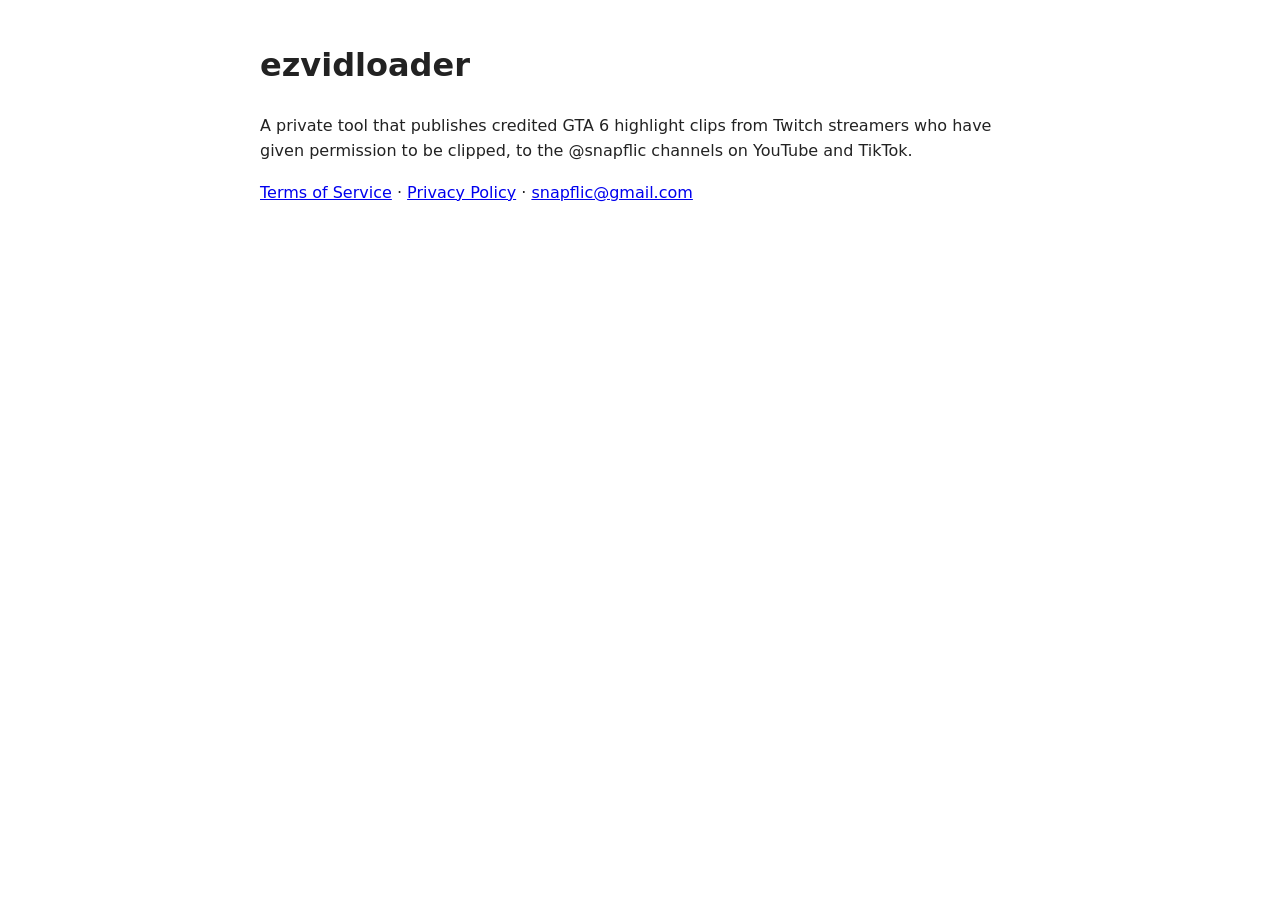
==== index.html @ 114a5c93 "ezvidloader terms and privacy pages Co-Authored-By: Claude Opus 5.5 <noreply@anthropic.com>" ====
<!DOCTYPE html>
<html lang="en">
<head>
<meta charset="utf-8">
<meta name="viewport" content="width=device-width, initial-scale=1">
<title>ezvidloader</title>
<style>body{font-family:system-ui,sans-serif;max-width:760px;margin:40px auto;padding:0 20px;line-height:1.6;color:#222}</style>
</head>
<body>
<h1>ezvidloader</h1>
<p>A private tool that publishes credited GTA 6 highlight clips from Twitch streamers who have given
permission to be clipped, to the @snapflic channels on YouTube and TikTok.</p>
<p><a href="terms.html">Terms of Service</a> · <a href="privacy.html">Privacy Policy</a> · <a href="mailto:snapflic@gmail.com">snapflic@gmail.com</a></p>
</body>
</html>
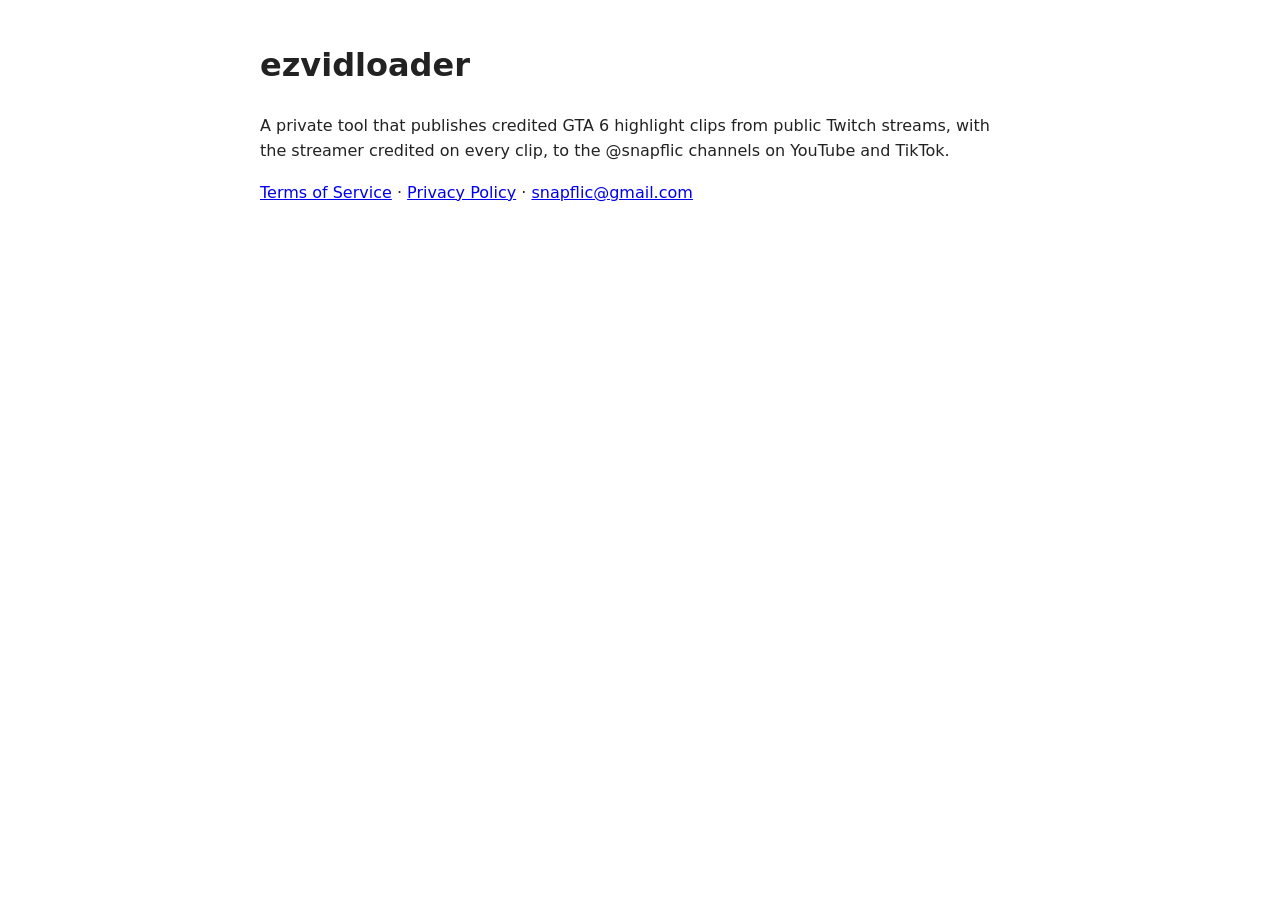
==== commit 93612a0e: "Describe credited clips from public GTA 6 streams and the opt-out process Co-Authored-By: Claude Opu" ====
--- a/index.html
+++ b/index.html
@@ -8,8 +8,8 @@
 </head>
 <body>
 <h1>ezvidloader</h1>
-<p>A private tool that publishes credited GTA 6 highlight clips from Twitch streamers who have given
-permission to be clipped, to the @snapflic channels on YouTube and TikTok.</p>
+<p>A private tool that publishes credited GTA 6 highlight clips from public Twitch streams, with
+the streamer credited on every clip, to the @snapflic channels on YouTube and TikTok.</p>
 <p><a href="terms.html">Terms of Service</a> · <a href="privacy.html">Privacy Policy</a> · <a href="mailto:snapflic@gmail.com">snapflic@gmail.com</a></p>
 </body>
 </html>
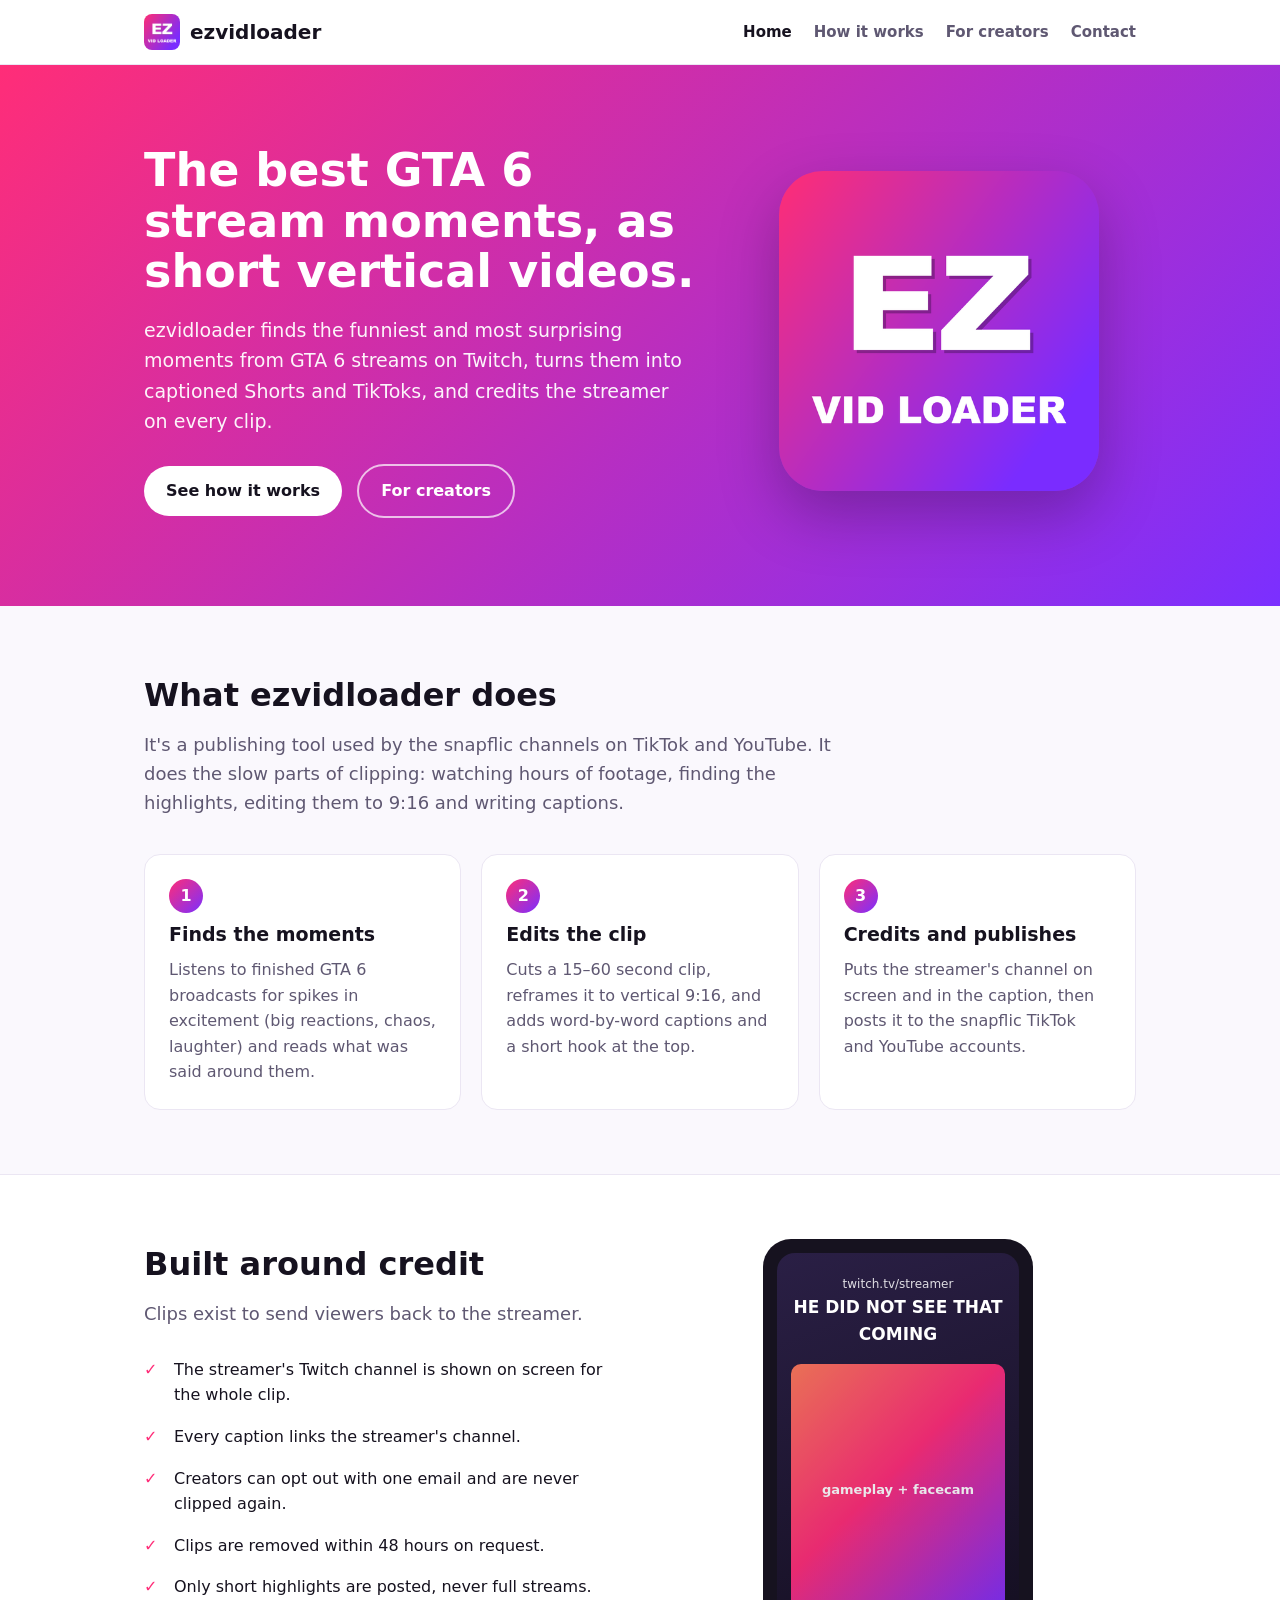
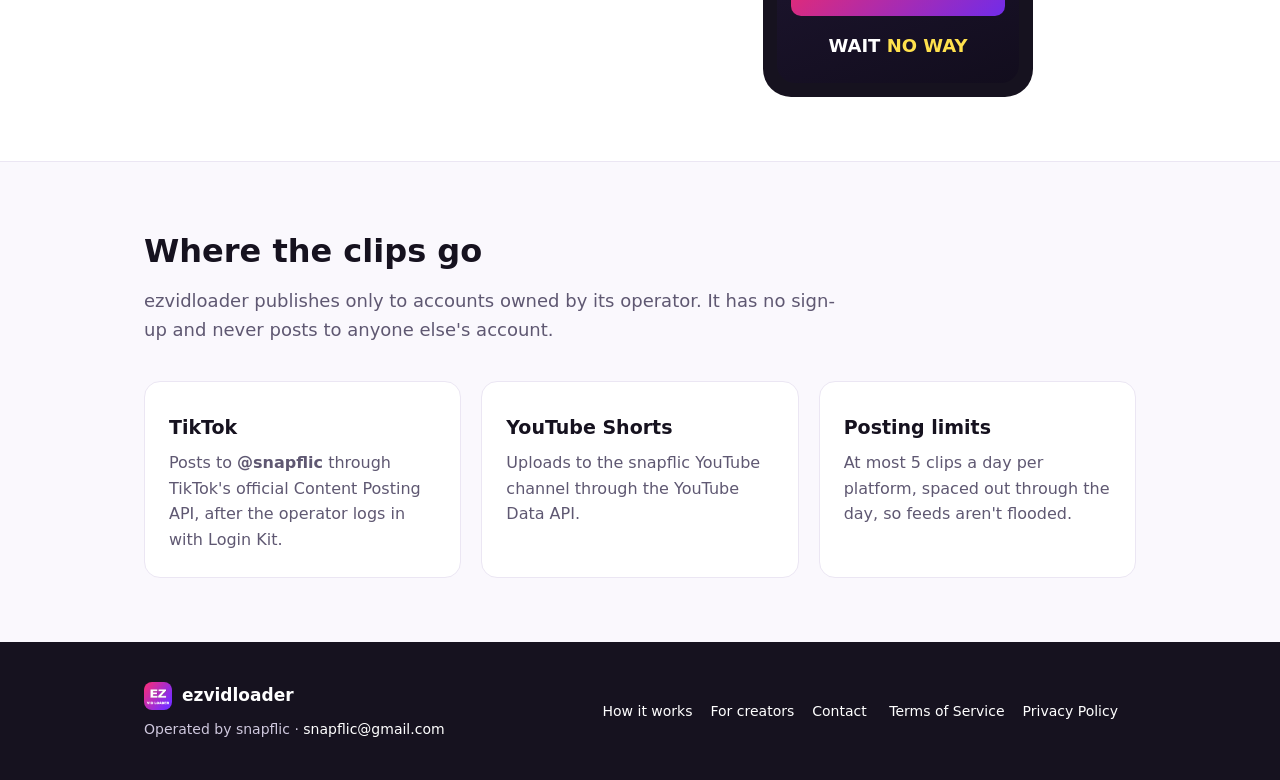
==== commit 5f5849e7: "Full website: home, how it works, creators, contact; app icon as favicon on every page Co-Authored-B" ====
--- a/index.html
+++ b/index.html
@@ -3,13 +3,82 @@
 <head>
 <meta charset="utf-8">
 <meta name="viewport" content="width=device-width, initial-scale=1">
-<title>ezvidloader</title>
-<style>body{font-family:system-ui,sans-serif;max-width:760px;margin:40px auto;padding:0 20px;line-height:1.6;color:#222}</style>
+<title>ezvidloader – GTA 6 highlights, clipped and credited</title>
+<meta name="description" content="Credited GTA 6 highlight clips from Twitch, as YouTube Shorts and TikToks.">
+<link rel="icon" href="favicon.ico" sizes="48x48">
+<link rel="icon" type="image/png" sizes="32x32" href="icon-32.png">
+<link rel="apple-touch-icon" href="icon-180.png">
+<meta property="og:image" content="https://gwallace47.github.io/ezvidloader/icon-512.png">
+<link rel="stylesheet" href="style.css">
 </head>
 <body>
-<h1>ezvidloader</h1>
-<p>A private tool that publishes credited GTA 6 highlight clips from public Twitch streams, with
-the streamer credited on every clip, to the @snapflic channels on YouTube and TikTok.</p>
-<p><a href="terms.html">Terms of Service</a> · <a href="privacy.html">Privacy Policy</a> · <a href="mailto:snapflic@gmail.com">snapflic@gmail.com</a></p>
+<header class="top"><div class="wrap">
+<a class="brand" href="index.html"><img src="icon-180.png" alt="ezvidloader icon">ezvidloader</a>
+<nav><a href="index.html" class=on>Home</a><a href="how-it-works.html">How it works</a><a href="creators.html">For creators</a><a href="contact.html">Contact</a></nav>
+</div></header>
+
+<div class="hero"><div class="wrap">
+<div>
+<h1>The best GTA 6 stream moments, as short vertical videos.</h1>
+<p>ezvidloader finds the funniest and most surprising moments from GTA 6 streams on Twitch, turns them into
+captioned Shorts and TikToks, and credits the streamer on every clip.</p>
+<a class="btn" href="how-it-works.html">See how it works</a>
+<a class="btn ghost" href="creators.html">For creators</a>
+</div>
+<img src="icon-512.png" alt="ezvidloader app icon">
+</div></div>
+
+<section><div class="wrap">
+<h2>What ezvidloader does</h2>
+<p class="lead">It's a publishing tool used by the snapflic channels on TikTok and YouTube. It does the slow parts
+of clipping: watching hours of footage, finding the highlights, editing them to 9:16 and writing captions.</p>
+<div class="grid">
+<div class="card"><span class="num">1</span><h3>Finds the moments</h3><p>Listens to finished GTA 6 broadcasts for
+spikes in excitement (big reactions, chaos, laughter) and reads what was said around them.</p></div>
+<div class="card"><span class="num">2</span><h3>Edits the clip</h3><p>Cuts a 15–60 second clip, reframes it to vertical
+9:16, and adds word-by-word captions and a short hook at the top.</p></div>
+<div class="card"><span class="num">3</span><h3>Credits and publishes</h3><p>Puts the streamer's channel on screen and in the
+caption, then posts it to the snapflic TikTok and YouTube accounts.</p></div>
+</div>
+</div></section>
+
+<section class="alt"><div class="wrap split">
+<div>
+<h2>Built around credit</h2>
+<p class="lead" style="margin-bottom:20px">Clips exist to send viewers back to the streamer.</p>
+<ul class="check">
+<li>The streamer's Twitch channel is shown on screen for the whole clip.</li>
+<li>Every caption links the streamer's channel.</li>
+<li>Creators can opt out with one email and are never clipped again.</li>
+<li>Clips are removed within 48 hours on request.</li>
+<li>Only short highlights are posted, never full streams.</li>
+</ul>
+</div>
+<div class="phone"><div class="screen">
+<div><div class="credit">twitch.tv/streamer</div><div class="hook">He did NOT see that coming</div></div>
+<div class="game">gameplay + facecam</div>
+<div class="cap">WAIT <b>NO WAY</b></div>
+</div></div>
+</div></section>
+
+<section><div class="wrap">
+<h2>Where the clips go</h2>
+<p class="lead">ezvidloader publishes only to accounts owned by its operator. It has no sign-up and never
+posts to anyone else's account.</p>
+<div class="grid">
+<div class="card"><h3>TikTok</h3><p>Posts to <strong>@snapflic</strong> through TikTok's official Content Posting API,
+after the operator logs in with Login Kit.</p></div>
+<div class="card"><h3>YouTube Shorts</h3><p>Uploads to the snapflic YouTube channel through the YouTube Data API.</p></div>
+<div class="card"><h3>Posting limits</h3><p>At most 5 clips a day per platform, spaced out through the day, so feeds
+aren't flooded.</p></div>
+</div>
+</div></section>
+
+<footer><div class="wrap">
+<div><a class="brand" href="index.html"><img src="icon-180.png" alt="" style="width:28px;height:28px">ezvidloader</a>
+<div style="margin-top:8px">Operated by snapflic · <a href="mailto:snapflic@gmail.com" style="margin:0">snapflic@gmail.com</a></div></div>
+<div><a href="how-it-works.html">How it works</a><a href="creators.html">For creators</a><a href="contact.html">Contact</a>
+<a href="terms.html">Terms of Service</a><a href="privacy.html">Privacy Policy</a></div>
+</div></footer>
 </body>
 </html>
--- a/style.css
+++ b/style.css
@@ -0,0 +1,50 @@
+:root{--pink:#ff2d78;--purple:#7b2fff;--ink:#16121f;--muted:#5f5872;--bg:#faf8fd;--card:#fff;--line:#ebe6f3}
+*{box-sizing:border-box}
+body{margin:0;font-family:system-ui,-apple-system,"Segoe UI",Roboto,sans-serif;color:var(--ink);background:var(--bg);line-height:1.6}
+a{color:var(--purple)}
+.wrap{max-width:1040px;margin:0 auto;padding:0 24px}
+header.top{background:#fff;border-bottom:1px solid var(--line);position:sticky;top:0;z-index:5}
+header.top .wrap{display:flex;align-items:center;justify-content:space-between;height:64px}
+.brand{display:flex;align-items:center;gap:10px;font-weight:800;font-size:20px;color:var(--ink);text-decoration:none}
+.brand img{width:36px;height:36px;border-radius:8px}
+nav a{margin-left:22px;color:var(--muted);text-decoration:none;font-weight:600;font-size:15px}
+nav a:hover,nav a.on{color:var(--ink)}
+.hero{background:linear-gradient(135deg,var(--pink),var(--purple));color:#fff;padding:80px 0 88px}
+.hero .wrap{display:grid;grid-template-columns:1.4fr 1fr;gap:48px;align-items:center}
+.hero h1{font-size:46px;line-height:1.1;margin:0 0 18px}
+.hero p{font-size:19px;opacity:.95;margin:0 0 28px}
+.hero img{width:100%;max-width:320px;border-radius:44px;box-shadow:0 24px 60px rgba(0,0,0,.25);justify-self:center}
+.btn{display:inline-block;background:#fff;color:var(--ink);padding:12px 22px;border-radius:999px;font-weight:700;text-decoration:none;margin-right:10px}
+.btn.ghost{background:transparent;color:#fff;border:2px solid rgba(255,255,255,.7)}
+section{padding:64px 0}
+section h2{font-size:32px;margin:0 0 10px}
+.lead{color:var(--muted);font-size:18px;max-width:700px;margin:0 0 36px}
+.grid{display:grid;grid-template-columns:repeat(3,1fr);gap:20px}
+.card{background:var(--card);border:1px solid var(--line);border-radius:16px;padding:24px}
+.card h3{margin:6px 0 8px;font-size:19px}
+.card p{margin:0;color:var(--muted)}
+.num{display:inline-flex;width:34px;height:34px;border-radius:50%;align-items:center;justify-content:center;
+  background:linear-gradient(135deg,var(--pink),var(--purple));color:#fff;font-weight:800}
+.alt{background:#fff;border-top:1px solid var(--line);border-bottom:1px solid var(--line)}
+.split{display:grid;grid-template-columns:1fr 1fr;gap:40px;align-items:start}
+.phone{background:var(--ink);border-radius:28px;padding:14px;max-width:270px;margin:0 auto}
+.screen{aspect-ratio:9/16;border-radius:18px;background:linear-gradient(160deg,#2a1f45,#120d1d);position:relative;overflow:hidden;color:#fff;
+  display:flex;flex-direction:column;justify-content:space-between;padding:22px 14px;text-align:center}
+.screen .credit{font-size:12px;opacity:.85}
+.screen .hook{font-weight:900;font-size:17px;text-transform:uppercase}
+.screen .game{flex:1;margin:16px 0;border-radius:10px;background:linear-gradient(135deg,#ff7a59,#ff2d78 45%,#7b2fff);opacity:.9;
+  display:flex;align-items:center;justify-content:center;font-weight:700;font-size:13px}
+.screen .cap{font-weight:900;font-size:18px}
+.screen .cap b{color:#ffe14d}
+ul.check{list-style:none;padding:0;margin:0}
+ul.check li{padding:8px 0 8px 30px;position:relative}
+ul.check li:before{content:"✓";position:absolute;left:0;color:var(--pink);font-weight:900}
+details{background:#fff;border:1px solid var(--line);border-radius:12px;padding:16px 20px;margin-bottom:12px}
+summary{font-weight:700;cursor:pointer}
+.doc{max-width:760px;padding:48px 24px}
+.doc h1{font-size:34px;margin-top:0}
+footer{background:var(--ink);color:#cfc8de;padding:40px 0;font-size:14px}
+footer .wrap{display:flex;justify-content:space-between;gap:24px;flex-wrap:wrap;align-items:center}
+footer a{color:#fff;margin-right:18px;text-decoration:none}
+footer .brand{color:#fff;font-size:17px}
+@media (max-width:820px){.hero .wrap,.split{grid-template-columns:1fr}.grid{grid-template-columns:1fr}.hero h1{font-size:34px}nav a{margin-left:12px;font-size:14px}}
